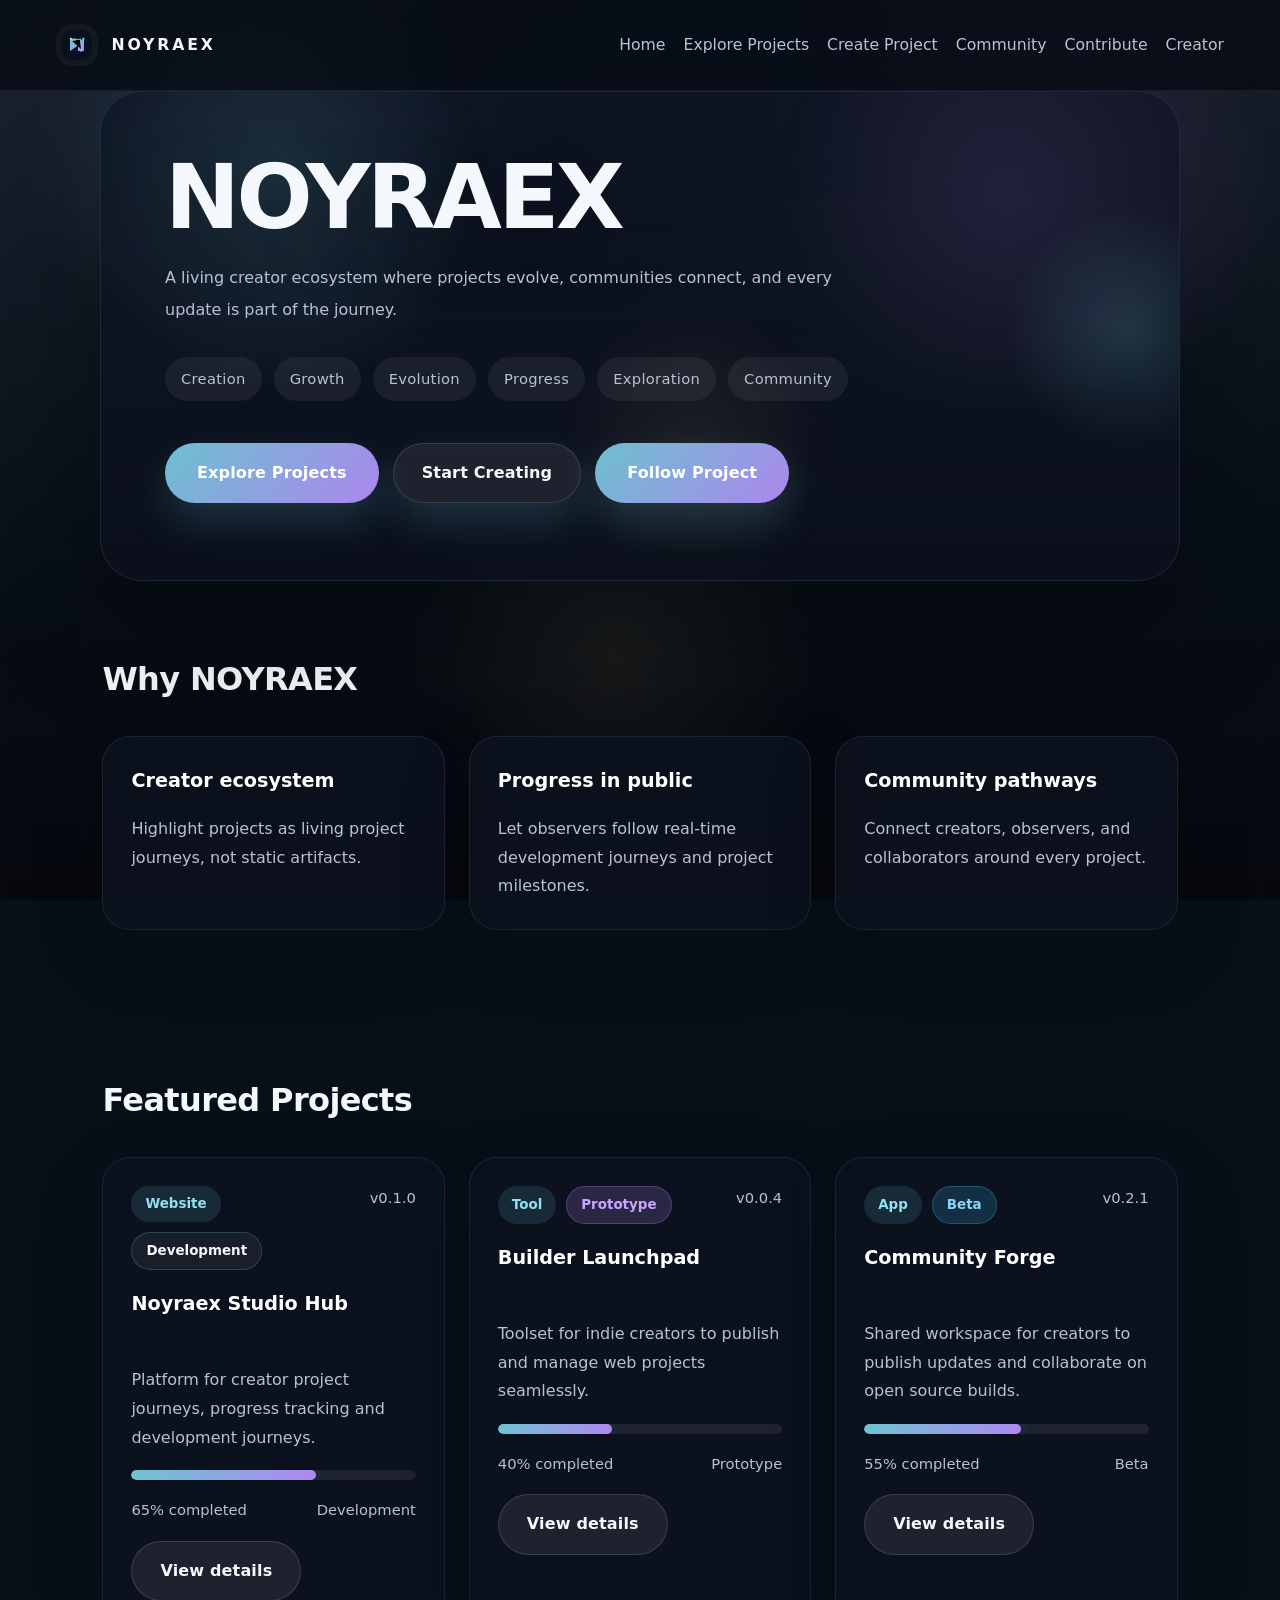
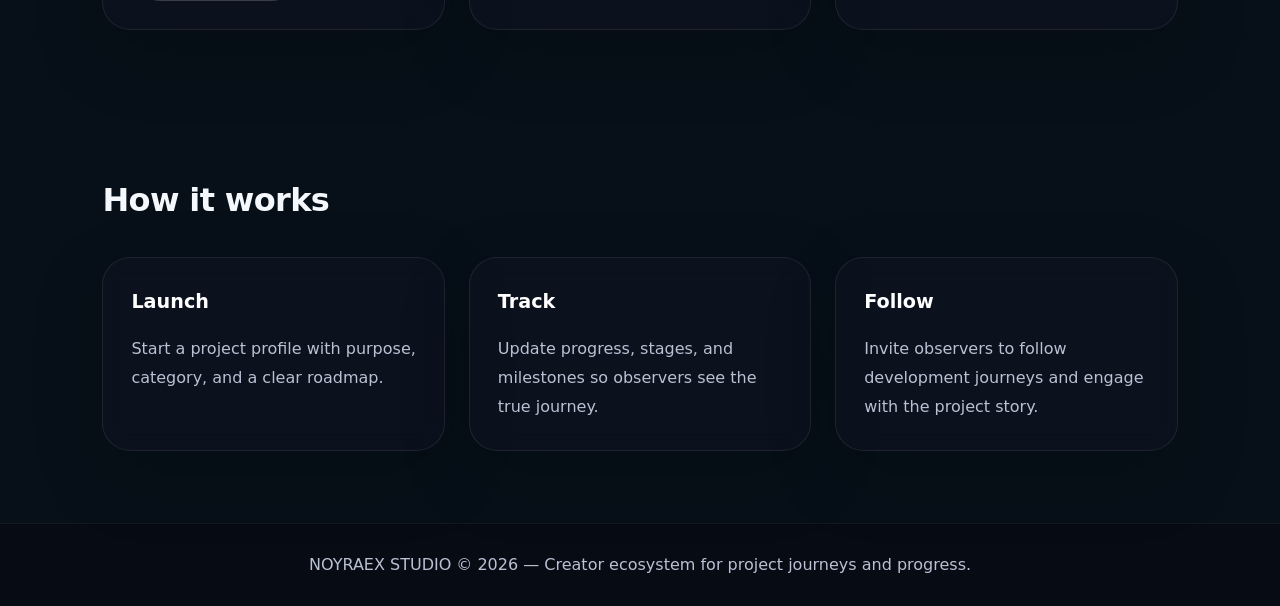
==== index.html @ 903c6bc8 "Redesign UI and improve project workflow" ====
<!DOCTYPE html>
<html lang="en">

<head>
    <meta charset="UTF-8">
    <meta name="viewport" content="width=device-width, initial-scale=1.0">

    <title>NOYRAEX</title>
    <link rel="stylesheet" href="./style.css">
    <link rel="icon" href="./favicon.svg" type="image/svg+xml">
    <link rel="apple-touch-icon" href="./favicon.svg">
    
</head>

<body>

<header>
    <div class="logo">
        <img src="logo.svg" alt="NOYRAEX logo">
        <span>NOYRAEX</span>
    </div>

    <nav aria-label="Primary navigation">
        <a href="index.html">Home</a>
        <a href="projects.html">Explore Projects</a>
        <a href="create-project.html">Create Project</a>
        <a href="community.html">Community</a>
        <a href="contribute.html">Contribute</a>
        <a href="creator.html">Creator</a>
    </nav>
</header>

<main>

<section class="hero">

    <h1>NOYRAEX</h1>

    <p>
        A living creator ecosystem where projects evolve, communities connect, and every update is part of the journey.
    </p>

    <div class="hero-pill-grid">
        <span>Creation</span>
        <span>Growth</span>
        <span>Evolution</span>
        <span>Progress</span>
        <span>Exploration</span>
        <span>Community</span>
    </div>

    <div class="buttons">
        <a class="button-link" href="projects.html">Explore Projects</a>
        <a class="button-link secondary" href="create-project.html">Start Creating</a>
        <a class="button-link" href="projects.html">Follow Project</a>
    </div>

</section>

<section class="why-noyraex">
    <h2>Why NOYRAEX</h2>
    <div class="cards">
        <article class="card">
            <h3>Creator ecosystem</h3>
            <p>Highlight projects as living project journeys, not static artifacts.</p>
        </article>
        <article class="card">
            <h3>Progress in public</h3>
            <p>Let observers follow real-time development journeys and project milestones.</p>
        </article>
        <article class="card">
            <h3>Community pathways</h3>
            <p>Connect creators, observers, and collaborators around every project.</p>
        </article>
    </div>
</section>

<section class="projects">
    <h2>Featured Projects</h2>
    <div class="cards">
        <article class="card project-card">
            <div class="project-top">
                <div class="project-labels">
                    <span class="project-type">Website</span>
                    <span class="project-status status-development">Development</span>
                </div>
                <span class="project-version">v0.1.0</span>
            </div>
            <h3>Noyraex Studio Hub</h3>
            <p>Platform for creator project journeys, progress tracking and development journeys.</p>
            <div class="progress" data-progress="65">
                <div class="progress-bar"></div>
            </div>
            <div class="project-progress-meta">
                <span>65% completed</span>
                <span>Development</span>
            </div>
            <div class="project-links">
                <a href="project-detail.html">View details</a>
            </div>
        </article>
        <article class="card project-card">
            <div class="project-top">
                <div class="project-labels">
                    <span class="project-type">Tool</span>
                    <span class="project-status status-prototype">Prototype</span>
                </div>
                <span class="project-version">v0.0.4</span>
            </div>
            <h3>Builder Launchpad</h3>
            <p>Toolset for indie creators to publish and manage web projects seamlessly.</p>
            <div class="progress" data-progress="40">
                <div class="progress-bar"></div>
            </div>
            <div class="project-progress-meta">
                <span>40% completed</span>
                <span>Prototype</span>
            </div>
            <div class="project-links">
                <a href="project-detail.html">View details</a>
            </div>
        </article>
        <article class="card project-card">
            <div class="project-top">
                <div class="project-labels">
                    <span class="project-type">App</span>
                    <span class="project-status status-beta">Beta</span>
                </div>
                <span class="project-version">v0.2.1</span>
            </div>
            <h3>Community Forge</h3>
            <p>Shared workspace for creators to publish updates and collaborate on open source builds.</p>
            <div class="progress" data-progress="55">
                <div class="progress-bar"></div>
            </div>
            <div class="project-progress-meta">
                <span>55% completed</span>
                <span>Beta</span>
            </div>
            <div class="project-links">
                <a href="project-detail.html">View details</a>
            </div>
        </article>
    </div>
</section>

<section class="how-it-works">
    <h2>How it works</h2>
    <div class="cards">
        <article class="card">
            <h3>Launch</h3>
            <p>Start a project profile with purpose, category, and a clear roadmap.</p>
        </article>
        <article class="card">
            <h3>Track</h3>
            <p>Update progress, stages, and milestones so observers see the true journey.</p>
        </article>
        <article class="card">
            <h3>Follow</h3>
            <p>Invite observers to follow development journeys and engage with the project story.</p>
        </article>
    </div>
</section>

</main>

<footer class="site-footer">
    <div class="footer-content">
        NOYRAEX STUDIO © 2026 — Creator ecosystem for project journeys and progress.
    </div>
</footer>

</body>
</html>
---- style.css ----
:root {
    --bg: #071018;
    --bg-surface: rgba(12,17,29,0.96);
    --surface: rgba(14,20,34,0.95);
    --surface-2: rgba(20,27,44,0.92);
    --panel: #0d1728;
    --text: #f4f7fb;
    --muted: #b9c1d3;
    --accent: #6ec4d3;
    --accent-2: #b58cf9;
    --accent-alt: #f5cc7f;
    --border: rgba(110,196,211,0.16);
    --shadow: rgba(0,0,0,0.28);
    --radius: 28px;
    --max-width: 1140px;
}

* {
    margin: 0;
    padding: 0;
    box-sizing: border-box;
}

html {
    scroll-behavior: smooth;
}

body {
    position: relative;
    min-height: 100vh;
    background-color: var(--bg);
    color: var(--text);
    font-family: Inter, system-ui, -apple-system, BlinkMacSystemFont, "Segoe UI", sans-serif;
    line-height: 1.65;
    text-rendering: optimizeLegibility;
    overflow-x: hidden;
    background-image:
        radial-gradient(circle at 22% 18%, rgba(110,196,211,0.14), transparent 18%),
        radial-gradient(circle at 78% 20%, rgba(181,140,249,0.10), transparent 22%),
        radial-gradient(circle at 48% 72%, rgba(245,204,127,0.07), transparent 22%),
        linear-gradient(180deg, #101828 0%, #081018 50%, #06080e 100%);
    background-attachment: fixed;
    background-size: cover;
}

body::before,
body::after {
    content: '';
    position: fixed;
    inset: 0;
    pointer-events: none;
    z-index: -1;
}

body::before {
    background-image:
        radial-gradient(circle at 18% 18%, rgba(110,196,211,0.10), transparent 16%),
        radial-gradient(circle at 84% 22%, rgba(181,140,249,0.08), transparent 16%),
        linear-gradient(135deg, rgba(255,255,255,0.05), transparent 34%),
        linear-gradient(-135deg, rgba(245,204,127,0.04), transparent 28%);
}

body::after {
    background-image:
        radial-gradient(circle at 10% 15%, rgba(255,255,255,0.04), transparent 18%),
        radial-gradient(circle at 92% 35%, rgba(255,255,255,0.03), transparent 14%),
        repeating-linear-gradient(90deg, rgba(255,255,255,0.05) 0px, rgba(255,255,255,0.05) 1px, transparent 1px, transparent 84px),
        repeating-linear-gradient(0deg, rgba(255,255,255,0.04) 0px, rgba(255,255,255,0.04) 1px, transparent 1px, transparent 76px);
    opacity: 0.24;
    background-size: auto, auto, 84px 84px, 76px 76px;
}

::selection {
    background: rgba(110,196,211,0.24);
    color: var(--text);
}

h1 {
    font-size: clamp(3.8rem, 7vw, 5.6rem);
    line-height: 0.92;
    letter-spacing: -0.04em;
}

h2 {
    font-size: clamp(2rem, 2.2vw, 2.4rem);
    font-weight: 700;
    letter-spacing: -0.02em;
}

h3 {
    font-size: 1.2rem;
    margin-bottom: 10px;
}

p {
    color: var(--muted);
    font-size: 1rem;
    line-height: 1.85;
}

section {
    padding: 72px 8%;
}

main {
    min-height: 100vh;
}

header {
    position: sticky;
    top: 0;
    z-index: 30;
    display: flex;
    justify-content: space-between;
    align-items: center;
    gap: 18px;
    padding: 24px clamp(2rem, 8%, 3.5rem);
    background: rgba(7, 12, 20, 0.82);
    border-bottom: 1px solid rgba(255, 255, 255, 0.06);
    backdrop-filter: blur(16px);
}

.logo {
    display: inline-flex;
    align-items: center;
    gap: 0.85rem;
    font-size: 0.98rem;
    font-weight: 700;
    letter-spacing: 0.18em;
    text-transform: uppercase;
    color: var(--text);
}

.logo img {
    width: 42px;
    height: 42px;
    display: block;
    border-radius: 16px;
    background: rgba(255,255,255,0.04);
    padding: 6px;
}

nav {
    display: flex;
    flex-wrap: wrap;
    gap: 18px;
    align-items: center;
}

nav a {
    color: var(--muted);
    text-decoration: none;
    font-size: 0.98rem;
    transition: color 0.18s ease, transform 0.18s ease;
}

nav a:hover,
nav a:focus-visible {
    color: var(--text);
    transform: translateY(-1px);
    outline: none;
}

.hero {
    position: relative;
    margin: 0 auto;
    padding: clamp(3.5rem, 5vw, 5.8rem) 4rem clamp(4.5rem, 6vw, 6rem);
    max-width: 1080px;
    overflow: hidden;
    border-radius: 42px;
    background: linear-gradient(180deg, rgba(15, 21, 35, 0.96), rgba(11, 16, 28, 0.94));
    border: 1px solid rgba(110, 196, 211, 0.14);
    box-shadow: 0 48px 130px rgba(0, 0, 0, 0.24);
    backdrop-filter: blur(12px);
}

.hero::before {
    content: '';
    position: absolute;
    inset: 0;
    background: radial-gradient(circle at 16% 18%, rgba(110,196,211,0.16), transparent 22%),
                radial-gradient(circle at 84% 20%, rgba(181,140,249,0.12), transparent 24%),
                radial-gradient(circle at 55% 72%, rgba(245,204,127,0.08), transparent 20%);
    pointer-events: none;
    opacity: 0.95;
}

.hero::after {
    content: '';
    position: absolute;
    top: 16%;
    right: -10%;
    width: 320px;
    height: 320px;
    border-radius: 50%;
    background: radial-gradient(circle, rgba(110,196,211,0.18), transparent 55%);
    filter: blur(1px);
    pointer-events: none;
}

.hero h1 {
    position: relative;
    max-width: 11ch;
    margin-bottom: 24px;
    text-shadow: 0 24px 70px rgba(0,0,0,0.22);
}

.hero p {
    position: relative;
    max-width: 720px;
    color: var(--muted);
    font-size: clamp(1rem, 1.03vw, 1.1rem);
    line-height: 1.95;
    margin-top: 1.4rem;
}

.hero-pill-grid {
    position: relative;
    display: flex;
    flex-wrap: wrap;
    gap: 12px;
    margin-top: 32px;
    max-width: 720px;
}

.hero-pill-grid span {
    display: inline-flex;
    align-items: center;
    justify-content: center;
    padding: 10px 16px;
    border-radius: 999px;
    background: rgba(255,255,255,0.06);
    color: var(--muted);
    font-size: 0.92rem;
    letter-spacing: 0.02em;
}

.buttons {
    position: relative;
    margin-top: 42px;
    display: flex;
    flex-wrap: wrap;
    gap: 14px;
}

.button-link,
.button-link.secondary,
.project-links a,
.project-actions button {
    display: inline-flex;
    align-items: center;
    justify-content: center;
    border-radius: 999px;
    text-decoration: none;
    font-weight: 700;
    letter-spacing: 0.01em;
    transition: transform 0.22s ease, background-color 0.22s ease, box-shadow 0.22s ease, color 0.22s ease;
}

.button-link,
.project-actions button {
    padding: 16px 32px;
    background: linear-gradient(135deg, rgba(110,196,211,0.98), rgba(181,140,249,0.95));
    color: #ffffff;
    box-shadow: 0 18px 42px rgba(110,196,211,0.20);
    border: none;
    cursor: pointer;
}

.button-link.secondary,
.project-links a {
    padding: 16px 28px;
    background: rgba(255,255,255,0.08);
    border: 1px solid rgba(255,255,255,0.12);
    color: var(--text);
}

.button-link:hover,
.button-link:focus-visible,
.button-link.secondary:hover,
.button-link.secondary:focus-visible,
.project-actions button:hover,
.project-actions button:focus-visible,
.project-links a:hover,
.project-links a:focus-visible {
    transform: translateY(-1px);
    outline: none;
}

.button-link:hover,
.button-link:focus-visible,
.project-actions button:hover,
.project-actions button:focus-visible {
    box-shadow: 0 24px 52px rgba(110,196,211,0.20);
}

.button-link.secondary:hover,
.button-link.secondary:focus-visible,
.project-links a:hover,
.project-links a:focus-visible {
    background: rgba(255,255,255,0.14);
}

.cards {
    display: grid;
    grid-template-columns: repeat(auto-fit, minmax(260px, 1fr));
    gap: 24px;
    margin-top: 30px;
}

.empty-state {
    grid-column: 1 / -1;
    padding: 34px;
    border-radius: 28px;
    background: rgba(255,255,255,0.06);
    border: 1px solid rgba(255,255,255,0.08);
    color: var(--muted);
    text-align: center;
}

.card,
.project-card {
    background: rgba(12,18,30,0.94);
    padding: 28px;
    border-radius: var(--radius);
    border: 1px solid rgba(255,255,255,0.08);
    box-shadow: 0 24px 72px rgba(0,0,0,0.18);
    backdrop-filter: blur(10px);
    transition: transform 0.24s ease, box-shadow 0.24s ease, border-color 0.24s ease, background 0.24s ease;
}

.card:hover,
.project-card:hover {
    transform: translateY(-6px);
    box-shadow: 0 36px 96px rgba(0,0,0,0.20);
    border-color: rgba(110,196,211,0.18);
    background: rgba(17,24,40,0.98);
}

.card h3,
.project-card h3 {
    color: #ffffff;
}

.card p,
.project-card p {
    color: var(--muted);
    margin: 18px 0 0;
    line-height: 1.8;
}

.project-card {
    display: flex;
    flex-direction: column;
    gap: 18px;
}

.project-top {
    display: flex;
    justify-content: space-between;
    align-items: flex-start;
    gap: 18px;
}

.project-labels {
    display: flex;
    flex-wrap: wrap;
    gap: 10px;
}

.project-type,
.project-status {
    display: inline-flex;
    align-items: center;
    padding: 7px 14px;
    border-radius: 999px;
    font-size: 0.84rem;
    font-weight: 700;
}

.project-type {
    background: rgba(110,196,211,0.14);
    color: #8ee2f3;
}

.project-status {
    background: rgba(255,255,255,0.06);
    color: var(--text);
}

.project-status.status-development {
    border: 1px solid rgba(110,196,211,0.24);
}

.project-status.status-beta {
    border: 1px solid rgba(56,189,248,0.28);
    background: rgba(56,189,248,0.18);
    color: #8cd4f7;
}

.project-status.status-prototype {
    border: 1px solid rgba(181,140,249,0.28);
    background: rgba(181,140,249,0.18);
    color: #c9a5ff;
}

.project-status.status-released {
    border: 1px solid rgba(16,185,129,0.28);
    background: rgba(16,185,129,0.18);
    color: #95e1b8;
}

.project-status.status-idea {
    border: 1px solid rgba(249,115,22,0.28);
    background: rgba(249,115,22,0.18);
    color: #fbbf6b;
}

.project-version {
    color: var(--muted);
    font-size: 0.92rem;
    white-space: nowrap;
}

.project-progress-meta {
    display: flex;
    flex-wrap: wrap;
    justify-content: space-between;
    gap: 14px;
    color: var(--muted);
    font-size: 0.92rem;
}

.project-links {
    display: flex;
    flex-wrap: wrap;
    gap: 10px;
}

.project-links a {
    color: var(--text);
}

.progress {
    height: 10px;
    background: rgba(255,255,255,0.08);
    border-radius: 999px;
    overflow: hidden;
}

.progress-bar {
    height: 100%;
    width: 0;
    background: linear-gradient(90deg, rgba(110,196,211,1), rgba(181,140,249,0.96));
    box-shadow: 0 0 18px rgba(110,196,211,0.20);
    border-radius: 999px;
    transition: width 0.32s ease;
}

.progress[data-progress="65"] .progress-bar { width: 65%; }
.progress[data-progress="40"] .progress-bar { width: 40%; }
.progress[data-progress="55"] .progress-bar { width: 55%; }
.progress[data-progress="72"] .progress-bar { width: 72%; }
.progress[data-progress="85"] .progress-bar { width: 85%; }
.progress[data-progress="100"] .progress-bar { width: 100%; }

.project-about {
    padding-top: 32px;
}

.project-about-card {
    background: rgba(12,18,30,0.96);
    padding: 36px;
    border-radius: 34px;
    border: 1px solid rgba(255,255,255,0.08);
    box-shadow: 0 28px 72px rgba(0,0,0,0.18);
}

.project-about-features {
    display: grid;
    gap: 24px;
    grid-template-columns: repeat(auto-fit, minmax(220px, 1fr));
}

.project-about-features > div {
    display: grid;
    gap: 10px;
}

label {
    color: var(--text);
    font-size: 0.95rem;
}

input,
select,
textarea {
    width: 100%;
    border-radius: 20px;
    border: 1px solid rgba(255,255,255,0.10);
    background: rgba(18,25,40,0.96);
    color: var(--text);
    padding: 15px 16px;
    font: inherit;
    outline: none;
    transition: border-color 0.2s ease, box-shadow 0.2s ease;
}

input:focus,
select:focus,
textarea:focus {
    border-color: rgba(110,196,211,0.32);
    box-shadow: 0 0 0 4px rgba(110,196,211,0.12);
}

textarea {
    min-height: 150px;
    resize: vertical;
}

.project-actions {
    display: flex;
    flex-wrap: wrap;
    gap: 16px;
    margin-top: 32px;
}

.project-actions button {
    min-width: 180px;
}

.site-footer {
    padding: 28px 8%;
    text-align: center;
    color: var(--muted);
    border-top: 1px solid rgba(255,255,255,0.06);
    background: rgba(7,12,20,0.82);
}

.devlog-list {
    display: grid;
    gap: 22px;
}

.devlog-entry {
    padding: 24px;
    background: rgba(12,18,30,0.95);
    border: 1px solid rgba(255,255,255,0.08);
    border-radius: 28px;
    box-shadow: 0 24px 70px rgba(0,0,0,0.14);
}

.devlog-entry time {
    display: inline-flex;
    margin-bottom: 12px;
    color: var(--accent);
    font-size: 0.88rem;
    letter-spacing: 0.08em;
    text-transform: uppercase;
}

@media (max-width: 980px) {
    .hero {
        padding: 3.5rem 2.5rem 4rem;
    }

    .hero h1 {
        font-size: clamp(3.4rem, 9vw, 4.8rem);
    }
}

@media (max-width: 768px) {
    header {
        padding: 18px 5%;
    }

    nav {
        width: 100%;
        justify-content: center;
    }

    .hero {
        padding: 3rem 2rem 4rem;
        border-radius: 32px;
    }

    .hero h1 {
        font-size: 3.6rem;
    }

    .hero p {
        font-size: 1rem;
    }

    .cards {
        justify-content: center;
    }

    .card,
    .project-card {
        width: 100%;
        max-width: 100%;
    }
}
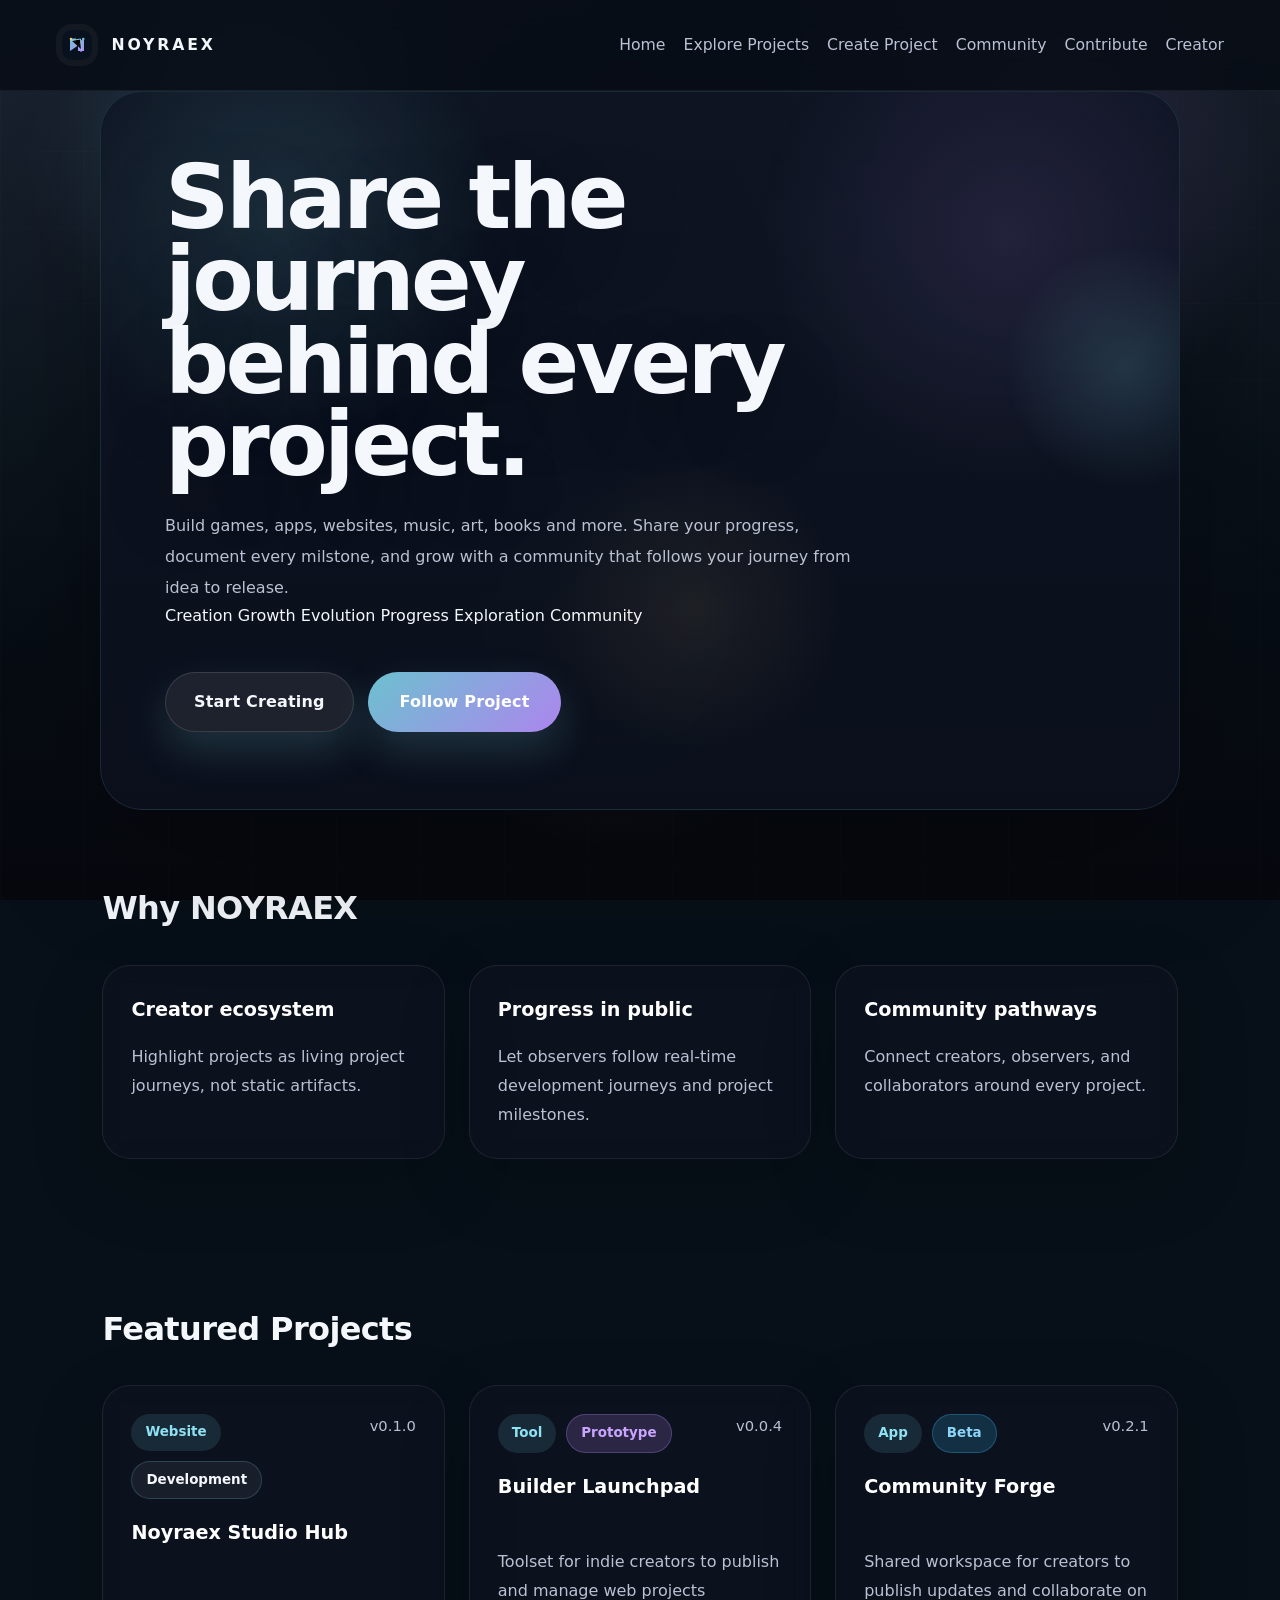
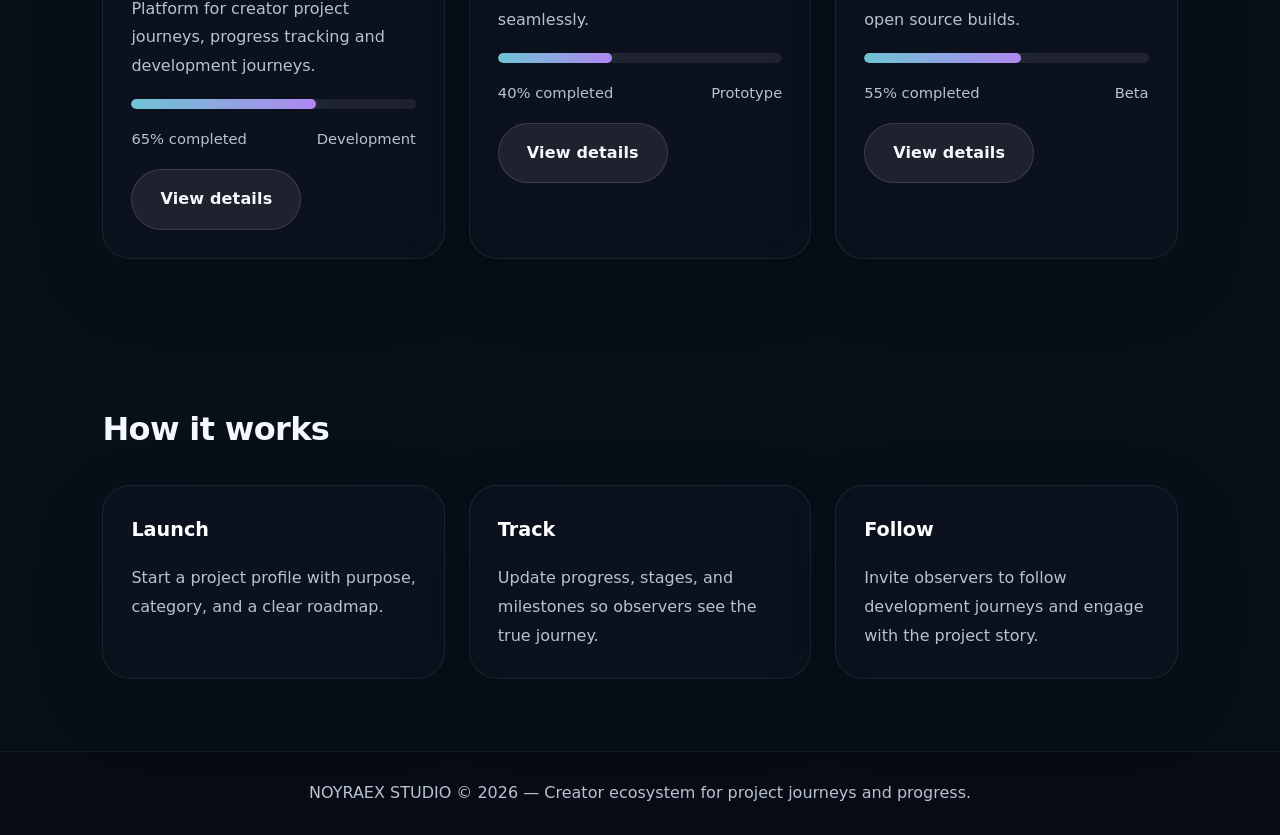
==== commit 13608104: "Redesign landing page hero section" ====
--- a/index.html
+++ b/index.html
@@ -6,9 +6,9 @@
     <meta name="viewport" content="width=device-width, initial-scale=1.0">
 
     <title>NOYRAEX</title>
-    <link rel="stylesheet" href="./style.css">
-    <link rel="icon" href="./favicon.svg" type="image/svg+xml">
-    <link rel="apple-touch-icon" href="./favicon.svg">
+    <link rel="stylesheet" href="./style.css?v=0.1.0">
+    <link rel="icon" href="./favicon.svg?v=0.1.0" type="image/svg+xml">
+    <link rel="apple-touch-icon" href="./favicon.svg?v=0.1.0">
     
 </head>
 
@@ -34,12 +34,13 @@
 
 <section class="hero">
 
-    <h1>NOYRAEX</h1>
+    <h1>Share the journey behind every project.</h1>
 
     <p>
-        A living creator ecosystem where projects evolve, communities connect, and every update is part of the journey.
+        Build games, apps, websites, music, art, books and more.
+        Share your progress, document every milstone, and grow with a community that follows your journey from idea to release.
     </p>
-
+<!
     <div class="hero-pill-grid">
         <span>Creation</span>
         <span>Growth</span>
@@ -50,7 +51,6 @@
     </div>
 
     <div class="buttons">
-        <a class="button-link" href="projects.html">Explore Projects</a>
         <a class="button-link secondary" href="create-project.html">Start Creating</a>
         <a class="button-link" href="projects.html">Follow Project</a>
     </div>
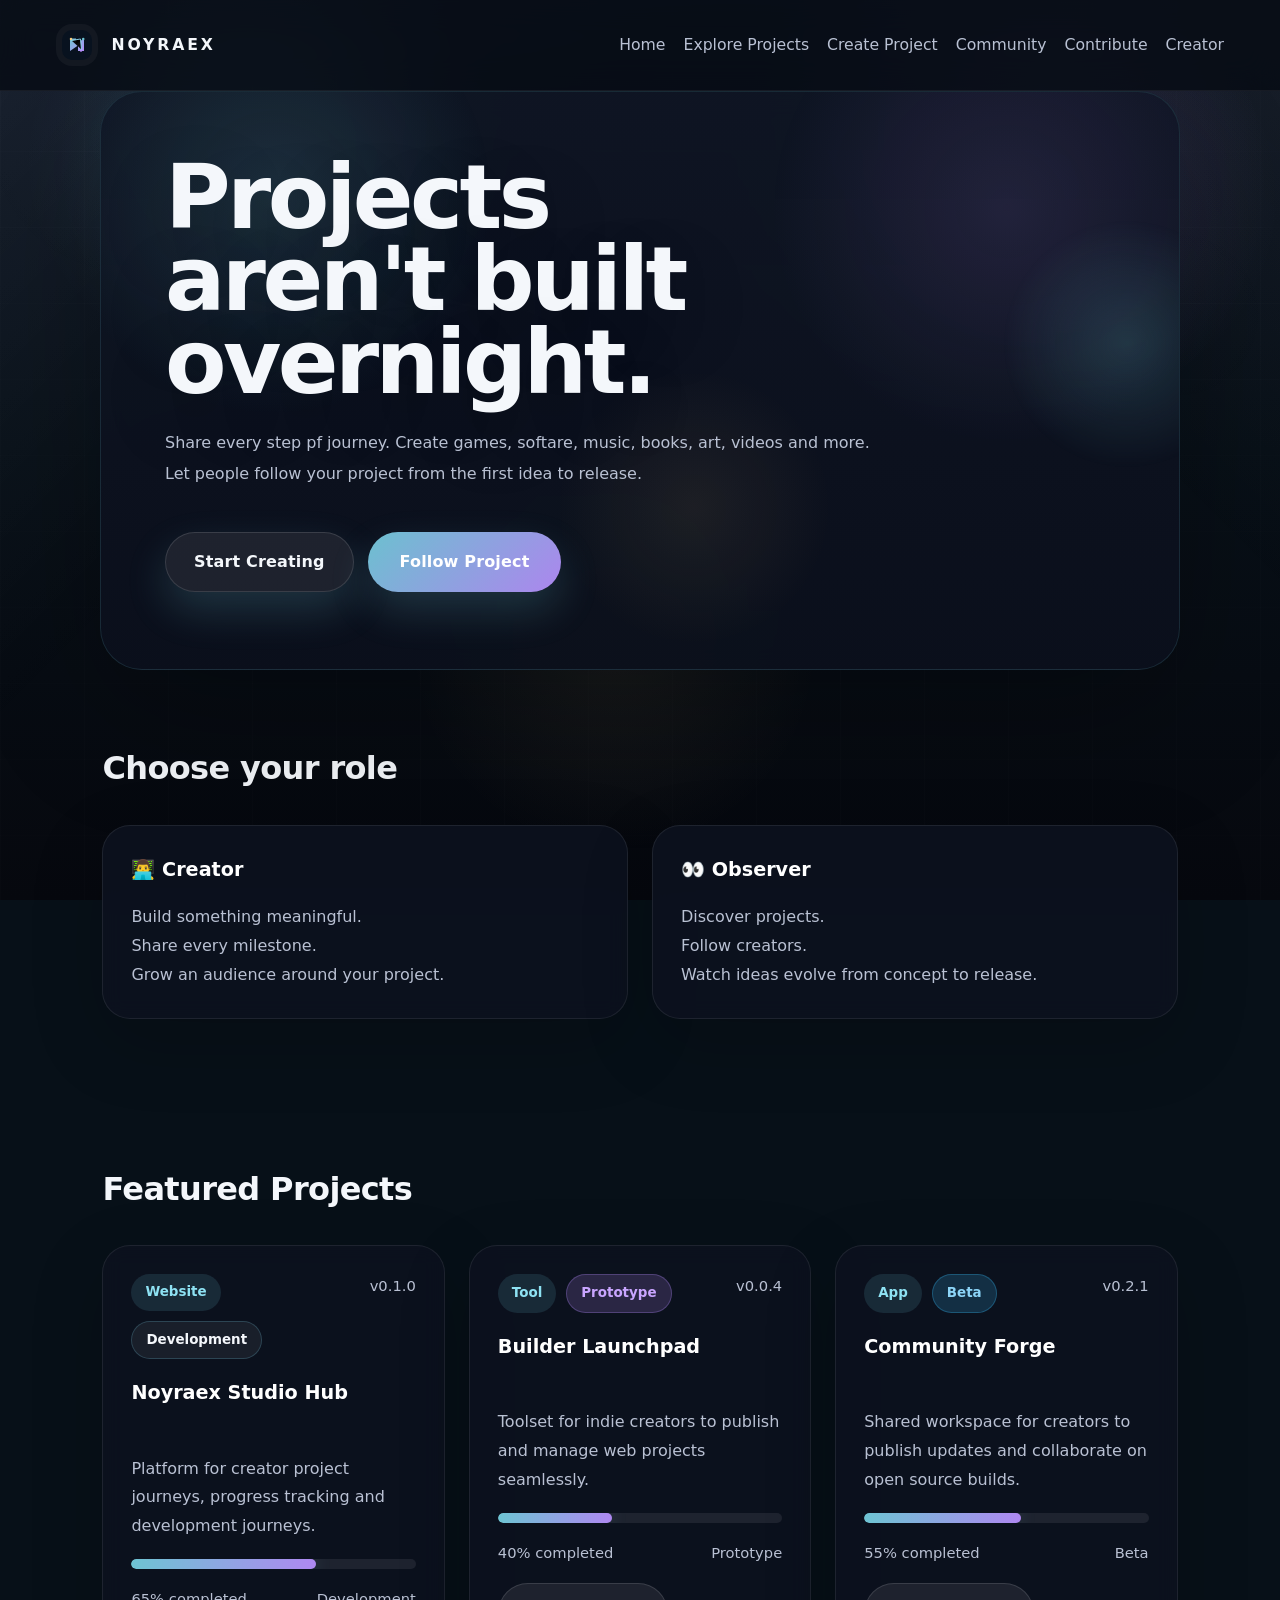
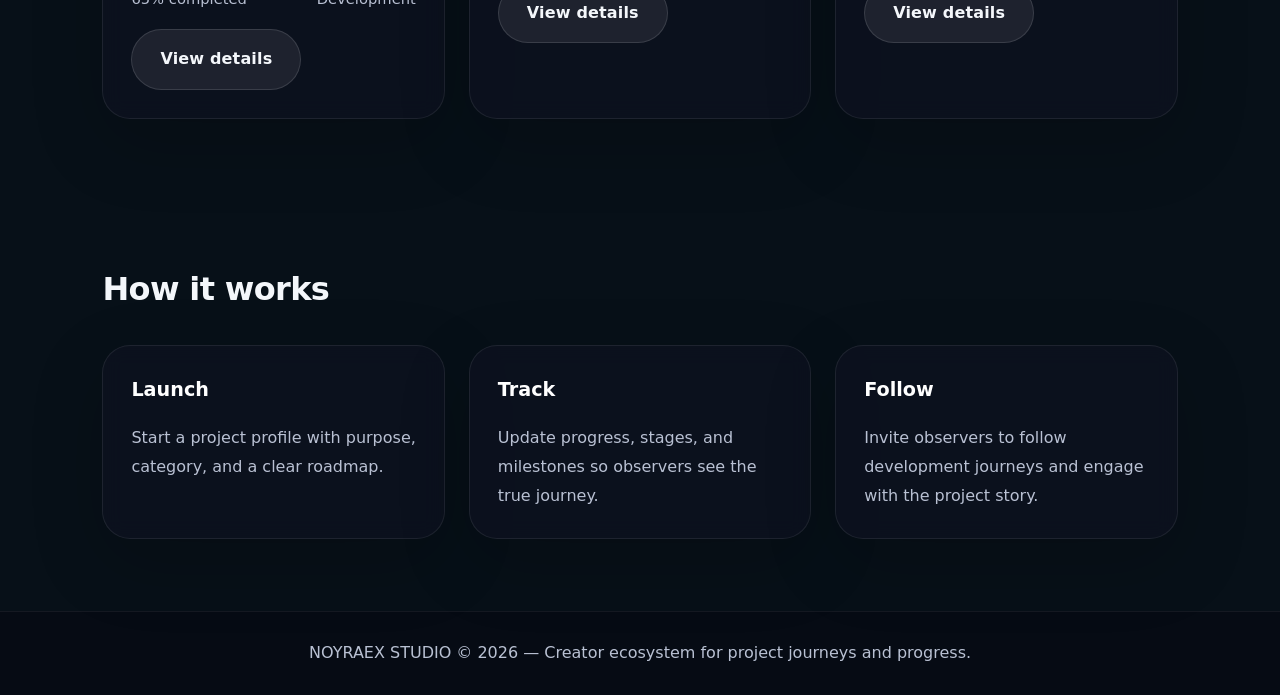
==== commit b90c6060: "Update index page" ====
--- a/index.html
+++ b/index.html
@@ -34,21 +34,13 @@
 
 <section class="hero">
 
-    <h1>Share the journey behind every project.</h1>
+    <h1>Projects aren't built overnight.</h1>
 
     <p>
-        Build games, apps, websites, music, art, books and more.
-        Share your progress, document every milstone, and grow with a community that follows your journey from idea to release.
+        Share every step pf journey.
+        Create games, softare, music, books, art, videos and more.
+        Let people follow your project from the first idea to release.
     </p>
-<!
-    <div class="hero-pill-grid">
-        <span>Creation</span>
-        <span>Growth</span>
-        <span>Evolution</span>
-        <span>Progress</span>
-        <span>Exploration</span>
-        <span>Community</span>
-    </div>
 
     <div class="buttons">
         <a class="button-link secondary" href="create-project.html">Start Creating</a>
@@ -58,21 +50,37 @@
 </section>
 
 <section class="why-noyraex">
-    <h2>Why NOYRAEX</h2>
+
+    <h2>Choose your role</h2>
+
     <div class="cards">
+
         <article class="card">
-            <h3>Creator ecosystem</h3>
-            <p>Highlight projects as living project journeys, not static artifacts.</p>
+
+            <h3>👨‍💻 Creator</h3>
+
+            <p>
+                Build something meaningful.<br>
+                Share every milestone.<br>
+                Grow an audience around your project.
+            </p>
+
         </article>
+
         <article class="card">
-            <h3>Progress in public</h3>
-            <p>Let observers follow real-time development journeys and project milestones.</p>
+
+            <h3>👀 Observer</h3>
+
+            <p>
+                Discover projects.<br>
+                Follow creators.<br>
+                Watch ideas evolve from concept to release.
+            </p>
+
         </article>
-        <article class="card">
-            <h3>Community pathways</h3>
-            <p>Connect creators, observers, and collaborators around every project.</p>
-        </article>
+
     </div>
+
 </section>
 
 <section class="projects">
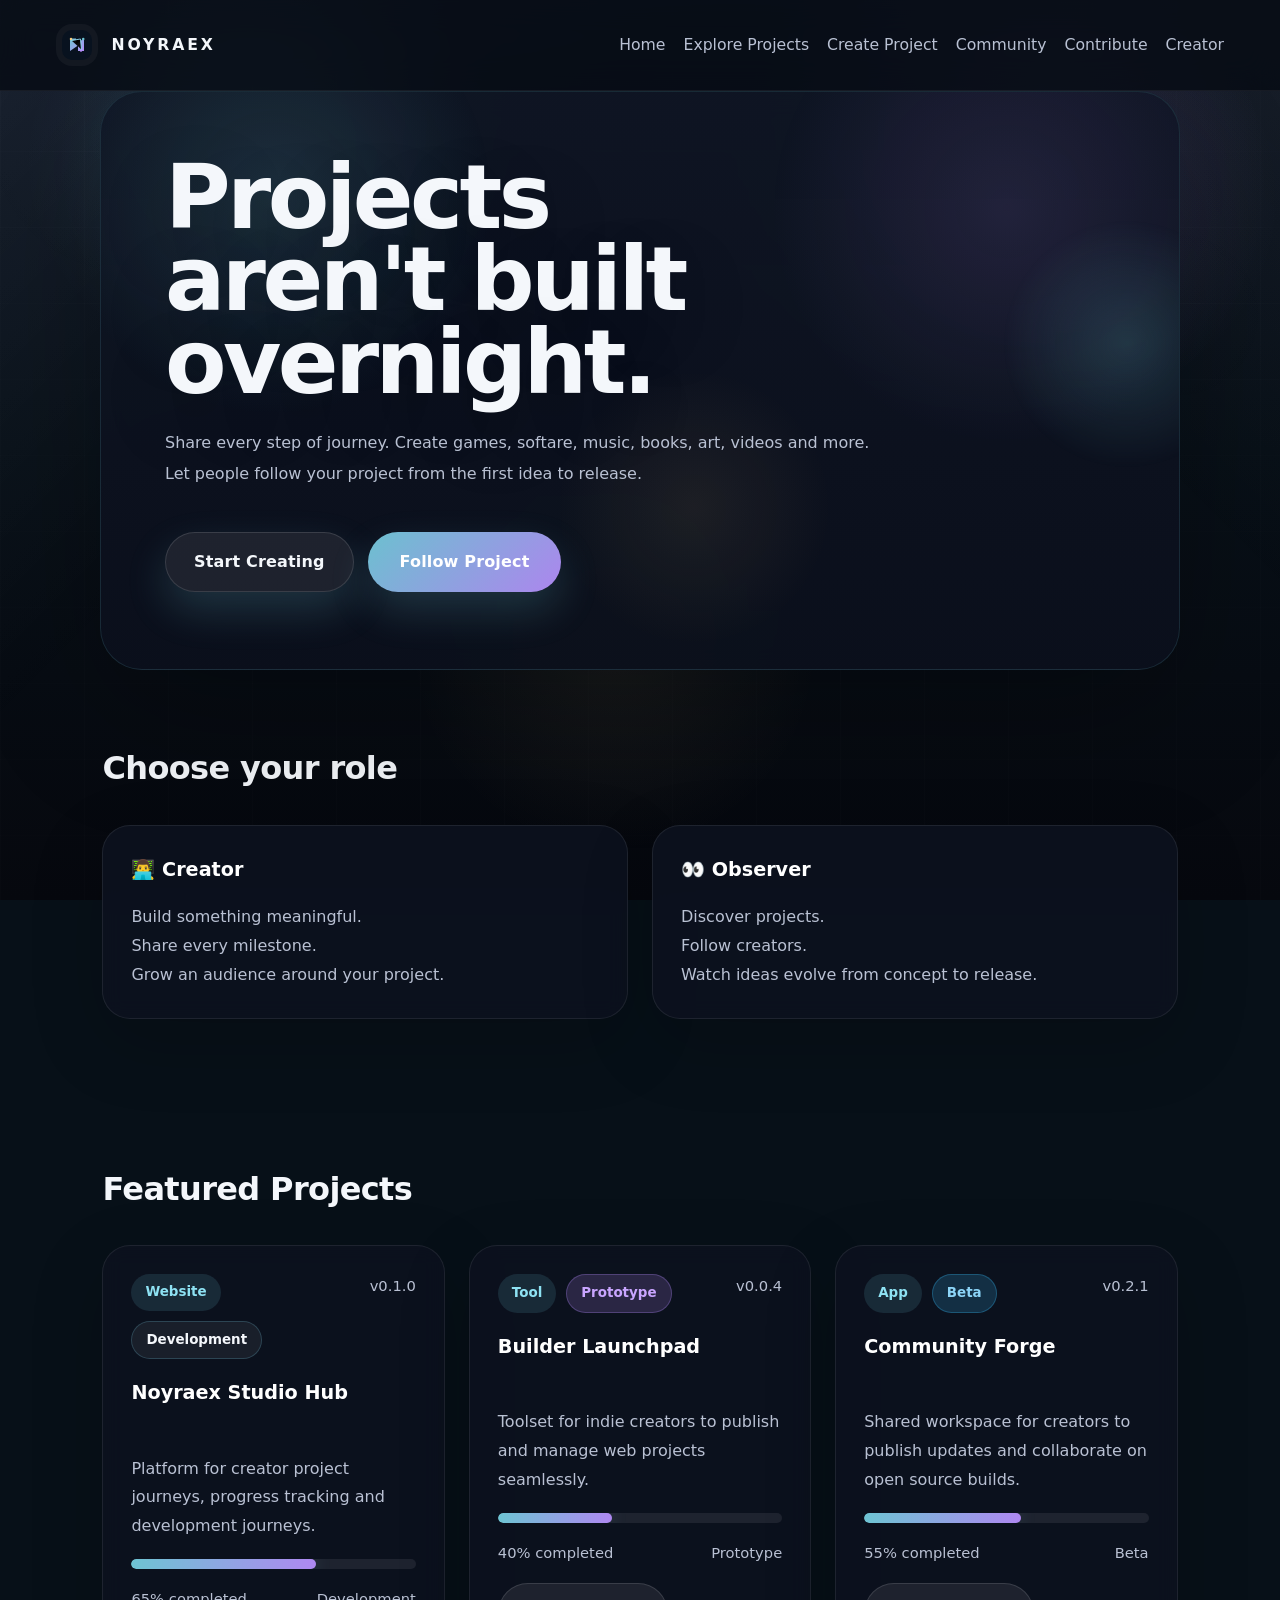
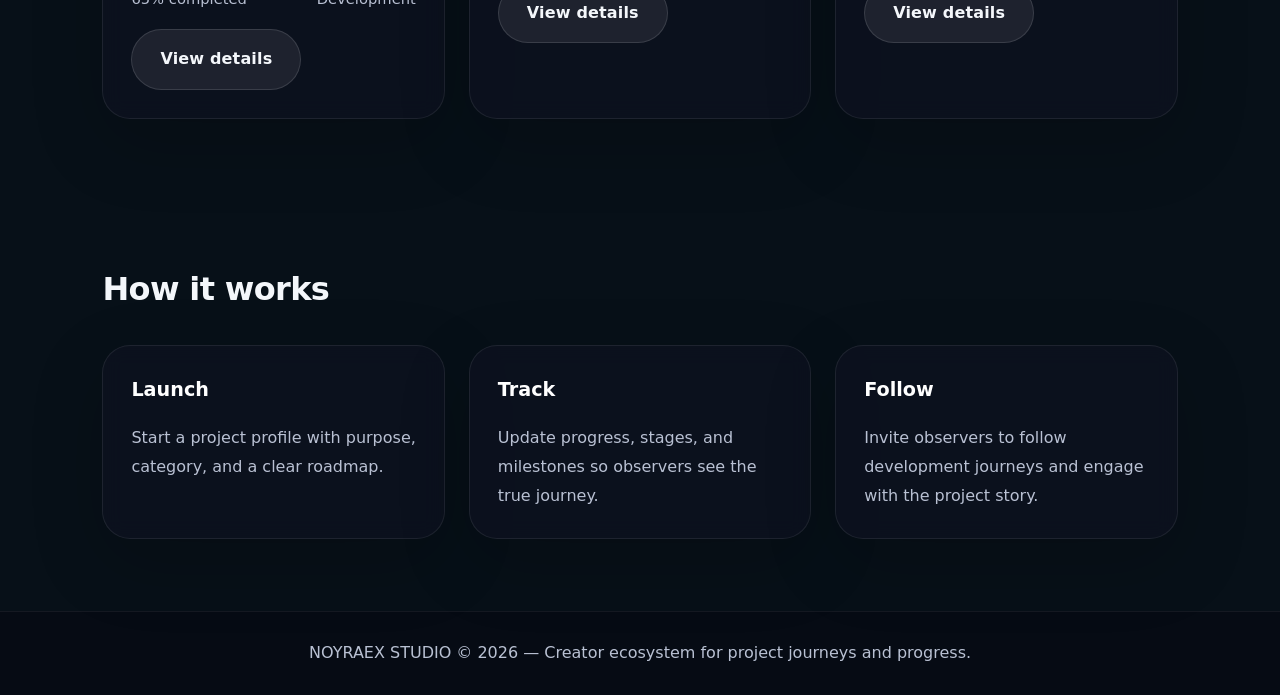
==== commit ad2730eb: "Update CSS cache version" ====
--- a/index.html
+++ b/index.html
@@ -6,9 +6,9 @@
     <meta name="viewport" content="width=device-width, initial-scale=1.0">
 
     <title>NOYRAEX</title>
-    <link rel="stylesheet" href="./style.css?v=0.1.0">
-    <link rel="icon" href="./favicon.svg?v=0.1.0" type="image/svg+xml">
-    <link rel="apple-touch-icon" href="./favicon.svg?v=0.1.0">
+    <link rel="stylesheet" href="./style.css?v=0.1.1">
+    <link rel="icon" href="./favicon.svg?v=0.1.1" type="image/svg+xml">
+    <link rel="apple-touch-icon" href="./favicon.svg?v=0.1.1">
     
 </head>
 
@@ -37,7 +37,7 @@
     <h1>Projects aren't built overnight.</h1>
 
     <p>
-        Share every step pf journey.
+        Share every step of journey.
         Create games, softare, music, books, art, videos and more.
         Let people follow your project from the first idea to release.
     </p>
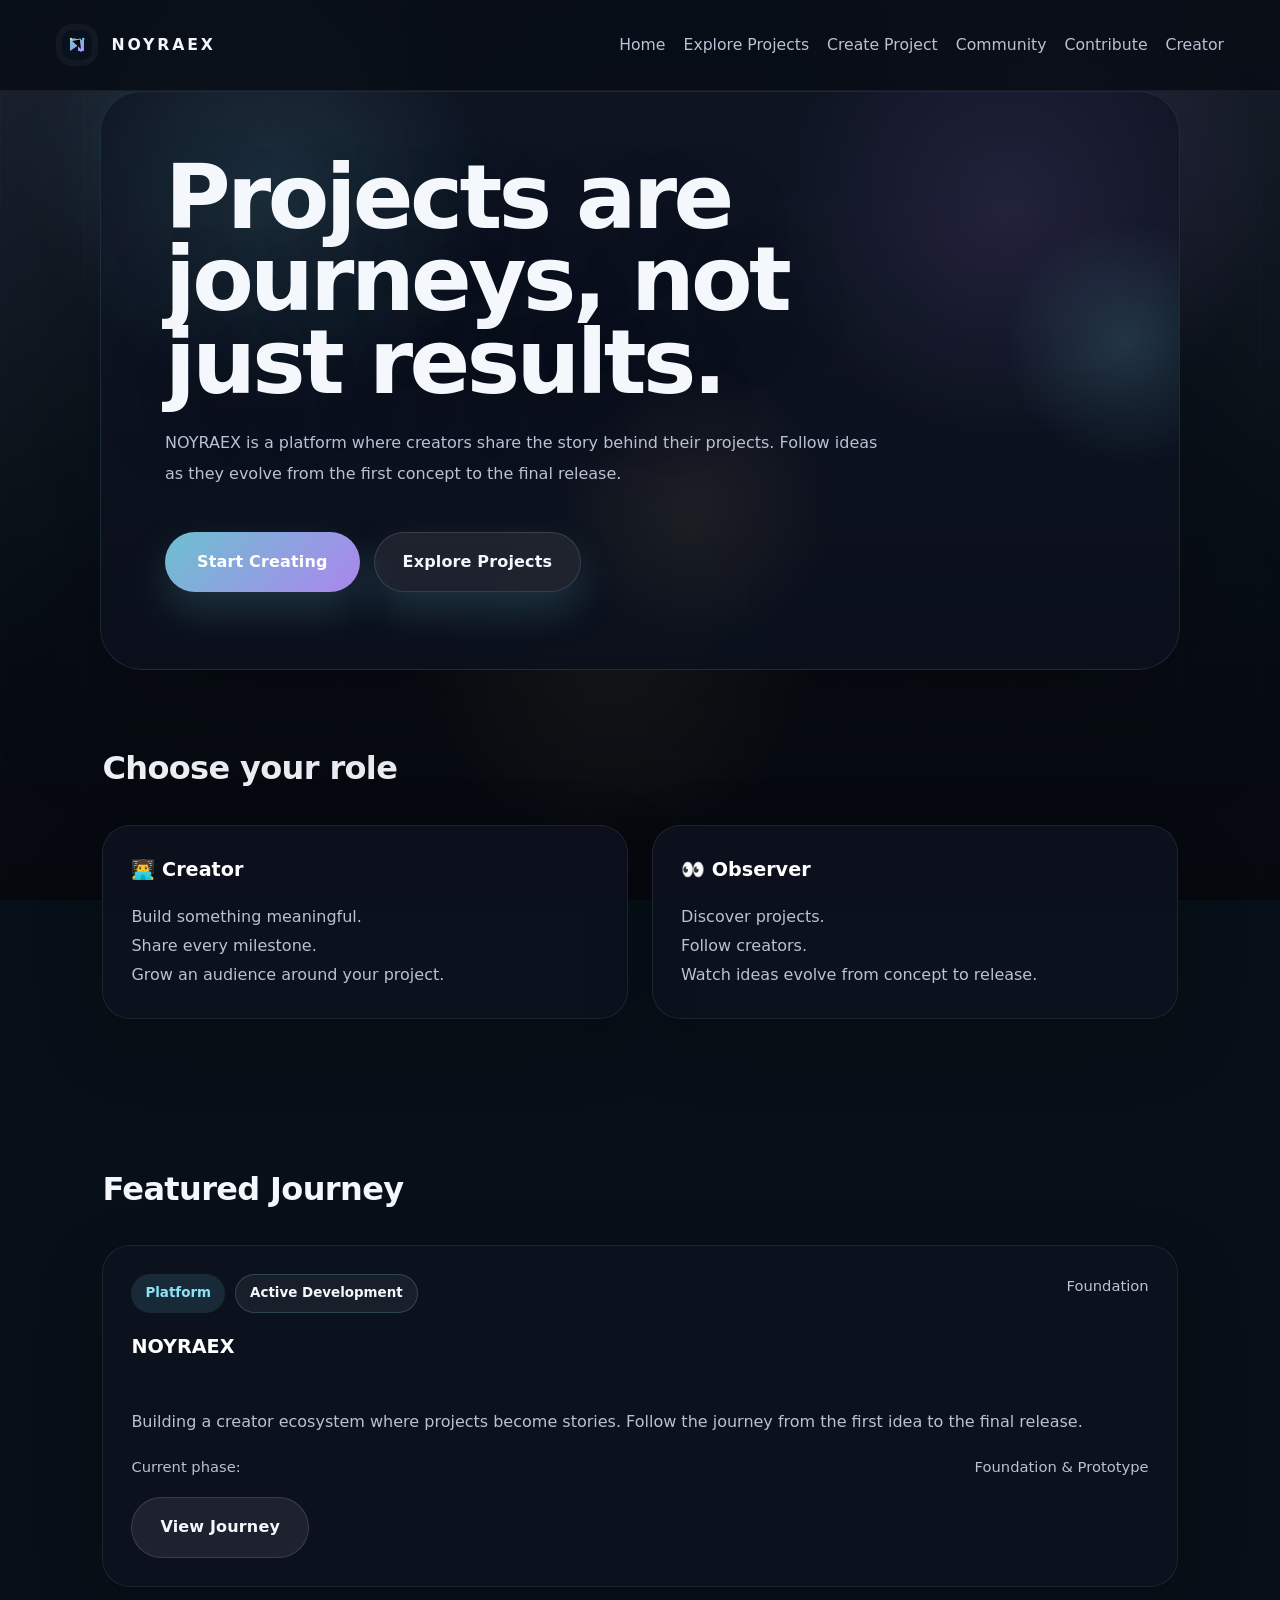
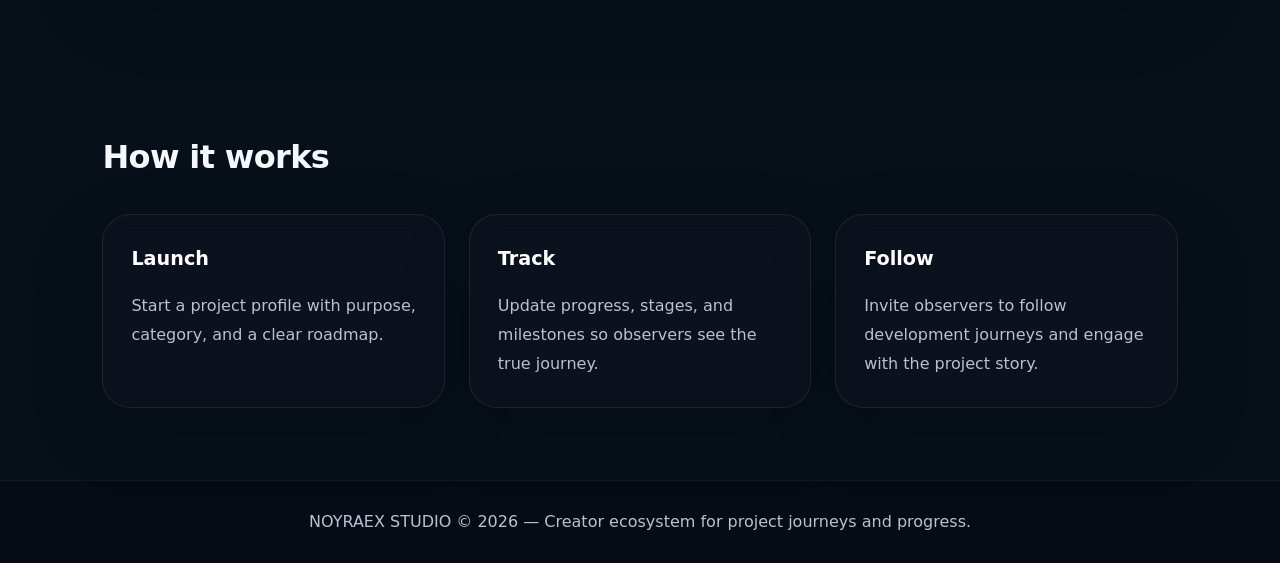
==== commit 5236ccec: "Replace featured projects with Noyraex journey" ====
--- a/index.html
+++ b/index.html
@@ -16,7 +16,7 @@
 
 <header>
     <div class="logo">
-        <img src="logo.svg" alt="NOYRAEX logo">
+        <img src="logo.svg?v=0.1.1" alt="NOYRAEX logo">
         <span>NOYRAEX</span>
     </div>
 
@@ -34,17 +34,22 @@
 
 <section class="hero">
 
-    <h1>Projects aren't built overnight.</h1>
+    <h1>Projects are journeys, not just results.</h1>
 
     <p>
-        Share every step of journey.
-        Create games, softare, music, books, art, videos and more.
-        Let people follow your project from the first idea to release.
+        NOYRAEX is a platform where creators share the story behind their projects.
+        Follow ideas as they evolve from the first concept to the final release.
     </p>
 
     <div class="buttons">
-        <a class="button-link secondary" href="create-project.html">Start Creating</a>
-        <a class="button-link" href="projects.html">Follow Project</a>
+         <a class="button-link" href="create-project.html">
+        Start Creating
+    </a>
+
+    <a class="button-link secondary" href="projects.html">
+        Explore Projects
+    </a>
+
     </div>
 
 </section>
@@ -84,72 +89,54 @@
 </section>
 
 <section class="projects">
-    <h2>Featured Projects</h2>
+
+    <h2>Featured Journey</h2>
+
     <div class="cards">
+
         <article class="card project-card">
+
             <div class="project-top">
+
                 <div class="project-labels">
-                    <span class="project-type">Website</span>
-                    <span class="project-status status-development">Development</span>
+                    <span class="project-type">Platform</span>
+                    <span class="project-status status-development">
+                        Active Development
+                    </span>
                 </div>
-                <span class="project-version">v0.1.0</span>
+
+                <span class="project-version">
+                    Foundation
+                </span>
+
             </div>
-            <h3>Noyraex Studio Hub</h3>
-            <p>Platform for creator project journeys, progress tracking and development journeys.</p>
-            <div class="progress" data-progress="65">
-                <div class="progress-bar"></div>
+
+
+            <h3>NOYRAEX</h3>
+
+
+            <p>
+                Building a creator ecosystem where projects become stories.
+                Follow the journey from the first idea to the final release.
+            </p>
+
+
+            <div class="project-progress-meta">
+                <span>Current phase:</span>
+                <span>Foundation & Prototype</span>
             </div>
-            <div class="project-progress-meta">
-                <span>65% completed</span>
-                <span>Development</span>
+
+
+            <div class="project-links">
+                <a href="project-detail.html">
+                    View Journey
+                </a>
             </div>
-            <div class="project-links">
-                <a href="project-detail.html">View details</a>
-            </div>
+
         </article>
-        <article class="card project-card">
-            <div class="project-top">
-                <div class="project-labels">
-                    <span class="project-type">Tool</span>
-                    <span class="project-status status-prototype">Prototype</span>
-                </div>
-                <span class="project-version">v0.0.4</span>
-            </div>
-            <h3>Builder Launchpad</h3>
-            <p>Toolset for indie creators to publish and manage web projects seamlessly.</p>
-            <div class="progress" data-progress="40">
-                <div class="progress-bar"></div>
-            </div>
-            <div class="project-progress-meta">
-                <span>40% completed</span>
-                <span>Prototype</span>
-            </div>
-            <div class="project-links">
-                <a href="project-detail.html">View details</a>
-            </div>
-        </article>
-        <article class="card project-card">
-            <div class="project-top">
-                <div class="project-labels">
-                    <span class="project-type">App</span>
-                    <span class="project-status status-beta">Beta</span>
-                </div>
-                <span class="project-version">v0.2.1</span>
-            </div>
-            <h3>Community Forge</h3>
-            <p>Shared workspace for creators to publish updates and collaborate on open source builds.</p>
-            <div class="progress" data-progress="55">
-                <div class="progress-bar"></div>
-            </div>
-            <div class="project-progress-meta">
-                <span>55% completed</span>
-                <span>Beta</span>
-            </div>
-            <div class="project-links">
-                <a href="project-detail.html">View details</a>
-            </div>
-        </article>
+
     </div>
+
 </section>
 
 <section class="how-it-works">
